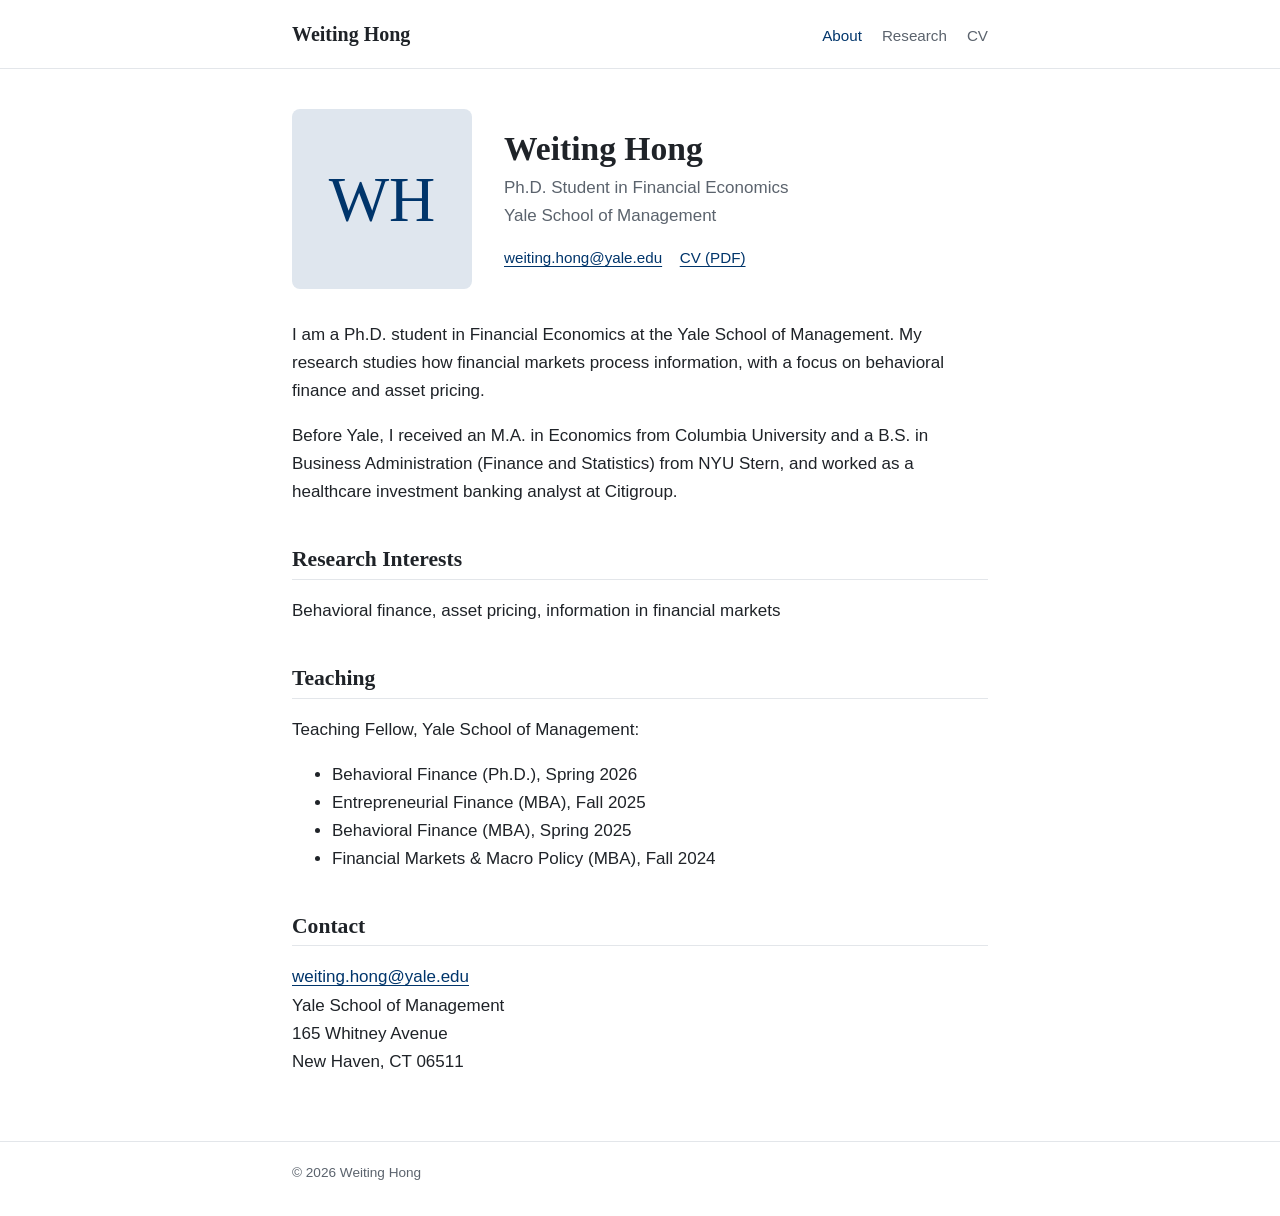
==== index.html @ 4fa27e38 "Fill in site with CV, research, and teaching Replace the starter placeholders with content from the " ====
<!doctype html>
<html lang="en">
<head>
  <meta charset="utf-8">
  <meta name="viewport" content="width=device-width, initial-scale=1">
  <title>Weiting Hong</title>
  <meta name="description" content="Weiting Hong, Ph.D. student in Financial Economics at the Yale School of Management.">
  <link rel="icon" href="assets/img/favicon.svg" type="image/svg+xml">
  <link rel="stylesheet" href="assets/css/style.css">
</head>
<body>

<header class="site-header">
  <div class="wrap">
    <a class="site-title" href="index.html">Weiting Hong</a>
    <nav>
      <a href="index.html" aria-current="page">About</a>
      <a href="research.html">Research</a>
      <a href="files/Hong_CV.pdf">CV</a>
    </nav>
  </div>
</header>

<main class="wrap">

  <section class="intro">
    <!-- Replace with your photo, e.g. assets/img/profile.jpg -->
    <img class="portrait" src="assets/img/profile.svg" alt="Weiting Hong" width="180" height="180">
    <div>
      <h1>Weiting Hong</h1>
      <p class="role">Ph.D. Student in Financial Economics<br>Yale School of Management</p>
      <ul class="links">
        <li><a href="mailto:weiting.hong@yale.edu">weiting.hong@yale.edu</a></li>
        <li><a href="files/Hong_CV.pdf">CV (PDF)</a></li>
        <!--
        More links, once you have them:
        <li><a href="https://scholar.google.com/citations?user=...">Google Scholar</a></li>
        <li><a href="https://papers.ssrn.com/sol3/cf_dev/AbsByAuth.cfm?per_id=...">SSRN</a></li>
        <li><a href="https://github.com/...">GitHub</a></li>
        -->
      </ul>
    </div>
  </section>

  <p>
    I am a Ph.D. student in Financial Economics at the Yale School of
    Management. My research studies how financial markets process
    information, with a focus on behavioral finance and asset pricing.
  </p>
  <p>
    Before Yale, I received an M.A. in Economics from Columbia University and
    a B.S. in Business Administration (Finance and Statistics) from NYU Stern,
    and worked as a healthcare investment banking analyst at Citigroup.
  </p>

  <h2>Research Interests</h2>
  <p>Behavioral finance, asset pricing, information in financial markets</p>

  <h2>Teaching</h2>
  <p>Teaching Fellow, Yale School of Management:</p>
  <ul>
    <li>Behavioral Finance (Ph.D.), Spring 2026</li>
    <li>Entrepreneurial Finance (MBA), Fall 2025</li>
    <li>Behavioral Finance (MBA), Spring 2025</li>
    <li>Financial Markets &amp; Macro Policy (MBA), Fall 2024</li>
  </ul>

  <h2>Contact</h2>
  <p>
    <a href="mailto:weiting.hong@yale.edu">weiting.hong@yale.edu</a><br>
    Yale School of Management<br>
    165 Whitney Avenue<br>
    New Haven, CT 06511
  </p>

</main>

<footer class="site-footer">
  <div class="wrap">&copy; 2026 Weiting Hong</div>
</footer>

</body>
</html>
---- assets/css/style.css ----
/* ------------------------------------------------------------
   Personal academic site — single stylesheet.
   To restyle the whole site, start with the variables below.
   ------------------------------------------------------------ */

:root {
  --accent: #00356b;          /* Yale blue */
  --accent-soft: #e8eef6;
  --text: #1f2328;
  --muted: #5b636d;
  --bg: #ffffff;
  --border: #e3e6ea;

  --font-body: -apple-system, BlinkMacSystemFont, "Segoe UI", Roboto,
               "Helvetica Neue", Arial, sans-serif;
  --font-head: "Iowan Old Style", "Palatino Linotype", Palatino,
               Georgia, "Times New Roman", serif;

  --width: 46rem;
}

@media (prefers-color-scheme: dark) {
  :root {
    --accent: #8cb8ea;
    --accent-soft: #1c2733;
    --text: #e6e8eb;
    --muted: #9aa3ad;
    --bg: #111418;
    --border: #2a3038;
  }
}

*, *::before, *::after { box-sizing: border-box; }

html { -webkit-text-size-adjust: 100%; }

body {
  margin: 0;
  font-family: var(--font-body);
  font-size: 1.0625rem;
  line-height: 1.65;
  color: var(--text);
  background: var(--bg);
}

.wrap {
  max-width: var(--width);
  margin: 0 auto;
  padding: 0 1.25rem;
}

a { color: var(--accent); text-underline-offset: 0.18em; }
a:hover { text-decoration-thickness: 2px; }

h1, h2, h3 {
  font-family: var(--font-head);
  font-weight: 600;
  line-height: 1.25;
}
h1 { font-size: 2.1rem; margin: 0 0 0.25rem; }
h2 {
  font-size: 1.35rem;
  margin: 2.5rem 0 1rem;
  padding-bottom: 0.35rem;
  border-bottom: 1px solid var(--border);
}
h3 { font-size: 1.1rem; margin: 0 0 0.2rem; }

/* ---------- Header / nav ---------- */

.site-header {
  border-bottom: 1px solid var(--border);
}
.site-header .wrap {
  display: flex;
  flex-wrap: wrap;
  align-items: baseline;
  justify-content: space-between;
  gap: 0.5rem 1.5rem;
  padding-top: 1.1rem;
  padding-bottom: 1.1rem;
}
.site-title {
  font-family: var(--font-head);
  font-size: 1.25rem;
  font-weight: 600;
  color: var(--text);
  text-decoration: none;
}
.site-header nav {
  display: flex;
  flex-wrap: wrap;
  gap: 0.25rem 1.25rem;
  font-size: 0.95rem;
}
.site-header nav a {
  color: var(--muted);
  text-decoration: none;
}
.site-header nav a:hover,
.site-header nav a[aria-current="page"] {
  color: var(--accent);
}

main.wrap { padding-top: 2.5rem; padding-bottom: 3rem; }

/* ---------- Home page intro ---------- */

.intro {
  display: flex;
  gap: 2rem;
  align-items: center;
  margin-bottom: 2rem;
}
.portrait {
  flex: none;
  width: 180px;
  height: 180px;
  object-fit: cover;
  border-radius: 8px;
}
.role { margin: 0 0 0.9rem; color: var(--muted); }

.links {
  display: flex;
  flex-wrap: wrap;
  gap: 0.4rem 1.1rem;
  margin: 0;
  padding: 0;
  list-style: none;
  font-size: 0.95rem;
}

@media (max-width: 560px) {
  .intro { flex-direction: column; align-items: flex-start; gap: 1.25rem; }
  .portrait { width: 140px; height: 140px; }
  h1 { font-size: 1.8rem; }
}

/* ---------- Papers / projects ---------- */

.entry { margin: 0 0 1.75rem; }
.entry .meta { margin: 0; color: var(--muted); font-size: 0.95rem; }
.entry .status { font-style: italic; }
.entry .conf { margin: 0.15rem 0 0; color: var(--muted); font-size: 0.85rem; }

.entry-links {
  display: flex;
  flex-wrap: wrap;
  gap: 0.35rem 0.5rem;
  margin: 0.45rem 0 0;
  padding: 0;
  list-style: none;
  font-size: 0.85rem;
}
.entry-links a,
.entry summary {
  display: inline-block;
  padding: 0.05rem 0.55rem;
  border: 1px solid var(--border);
  border-radius: 4px;
  color: var(--accent);
  text-decoration: none;
}
.entry-links a:hover,
.entry summary:hover { background: var(--accent-soft); }

.entry details { margin-top: 0.45rem; font-size: 0.85rem; }
.entry summary {
  cursor: pointer;
  list-style: none;
  user-select: none;
}
.entry summary::-webkit-details-marker { display: none; }
.entry summary::before { content: "+ "; }
.entry details[open] summary::before { content: "\2212  "; }
.entry details p {
  margin: 0.6rem 0 0;
  font-size: 0.95rem;
  color: var(--text);
}

/* ---------- Footer ---------- */

.site-footer {
  border-top: 1px solid var(--border);
  color: var(--muted);
  font-size: 0.85rem;
}
.site-footer .wrap { padding-top: 1.25rem; padding-bottom: 2rem; }
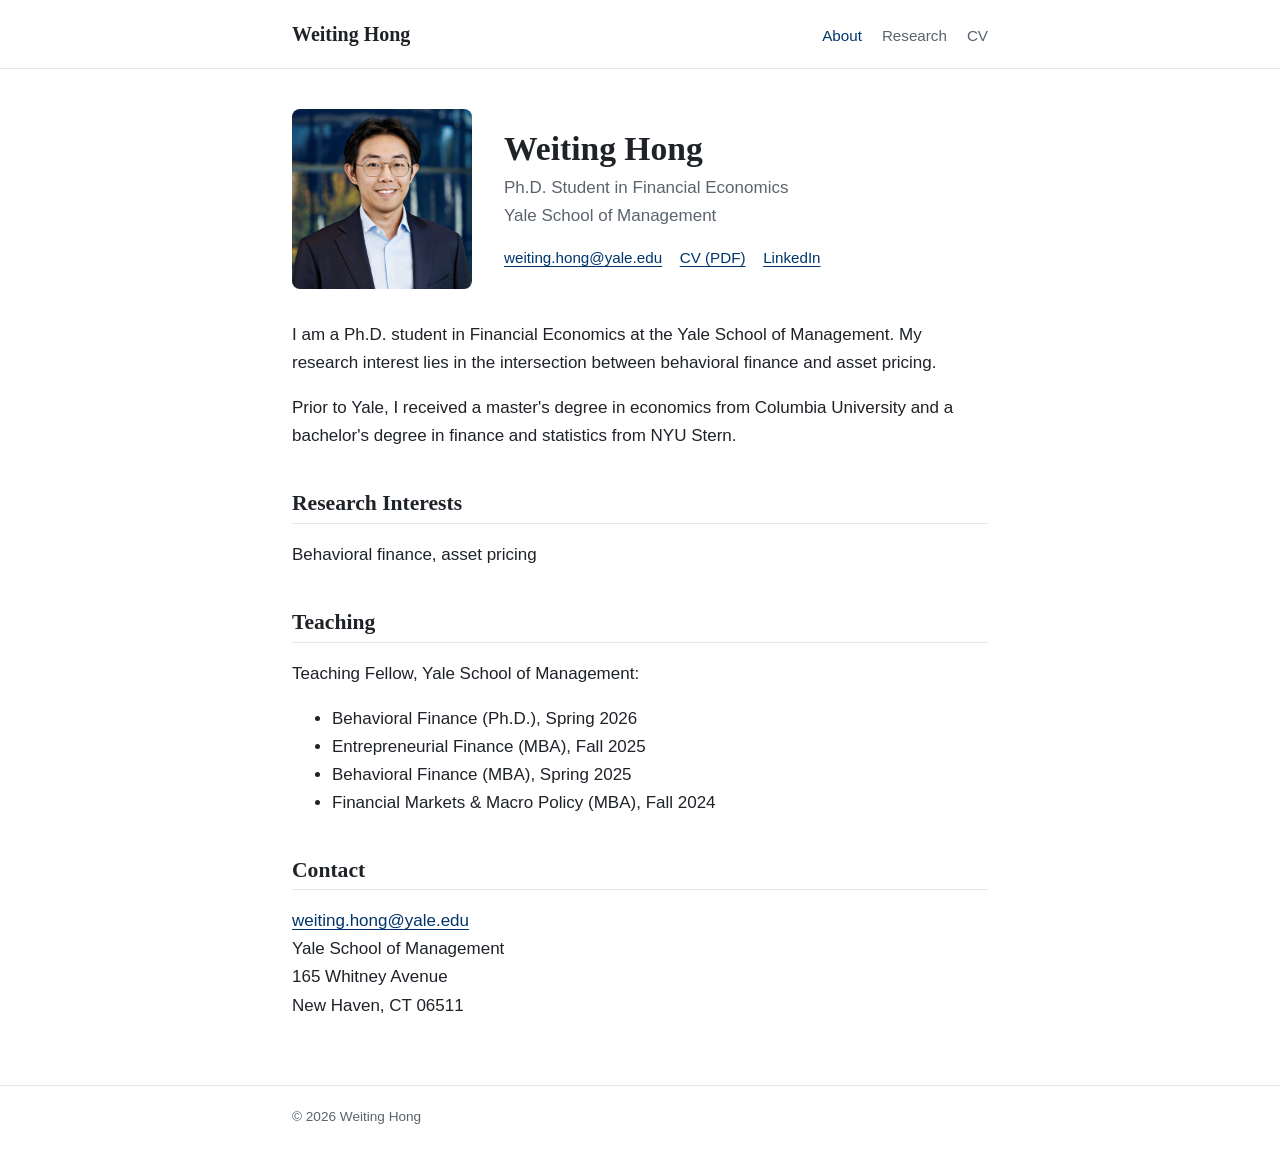
==== commit 36195c8c: "Add headshot, LinkedIn, and bio wording from the Google Site - Replace the placeholder portrait with" ====
--- a/index.html
+++ b/index.html
@@ -24,14 +24,14 @@
 <main class="wrap">
 
   <section class="intro">
-    <!-- Replace with your photo, e.g. assets/img/profile.jpg -->
-    <img class="portrait" src="assets/img/profile.svg" alt="Weiting Hong" width="180" height="180">
+    <img class="portrait" src="assets/img/profile.jpg" alt="Weiting Hong" width="180" height="180">
     <div>
       <h1>Weiting Hong</h1>
       <p class="role">Ph.D. Student in Financial Economics<br>Yale School of Management</p>
       <ul class="links">
         <li><a href="mailto:weiting.hong@yale.edu">weiting.hong@yale.edu</a></li>
         <li><a href="files/Hong_CV.pdf">CV (PDF)</a></li>
+        <li><a href="https://www.linkedin.com/in/weitinghong/">LinkedIn</a></li>
         <!--
         More links, once you have them:
         <li><a href="https://scholar.google.com/citations?user=...">Google Scholar</a></li>
@@ -44,17 +44,17 @@
 
   <p>
     I am a Ph.D. student in Financial Economics at the Yale School of
-    Management. My research studies how financial markets process
-    information, with a focus on behavioral finance and asset pricing.
+    Management. My research interest lies in the intersection between
+    behavioral finance and asset pricing.
   </p>
   <p>
-    Before Yale, I received an M.A. in Economics from Columbia University and
-    a B.S. in Business Administration (Finance and Statistics) from NYU Stern,
-    and worked as a healthcare investment banking analyst at Citigroup.
+    Prior to Yale, I received a master's degree in economics from Columbia
+    University and a bachelor's degree in finance and statistics from
+    NYU Stern.
   </p>
 
   <h2>Research Interests</h2>
-  <p>Behavioral finance, asset pricing, information in financial markets</p>
+  <p>Behavioral finance, asset pricing</p>
 
   <h2>Teaching</h2>
   <p>Teaching Fellow, Yale School of Management:</p>
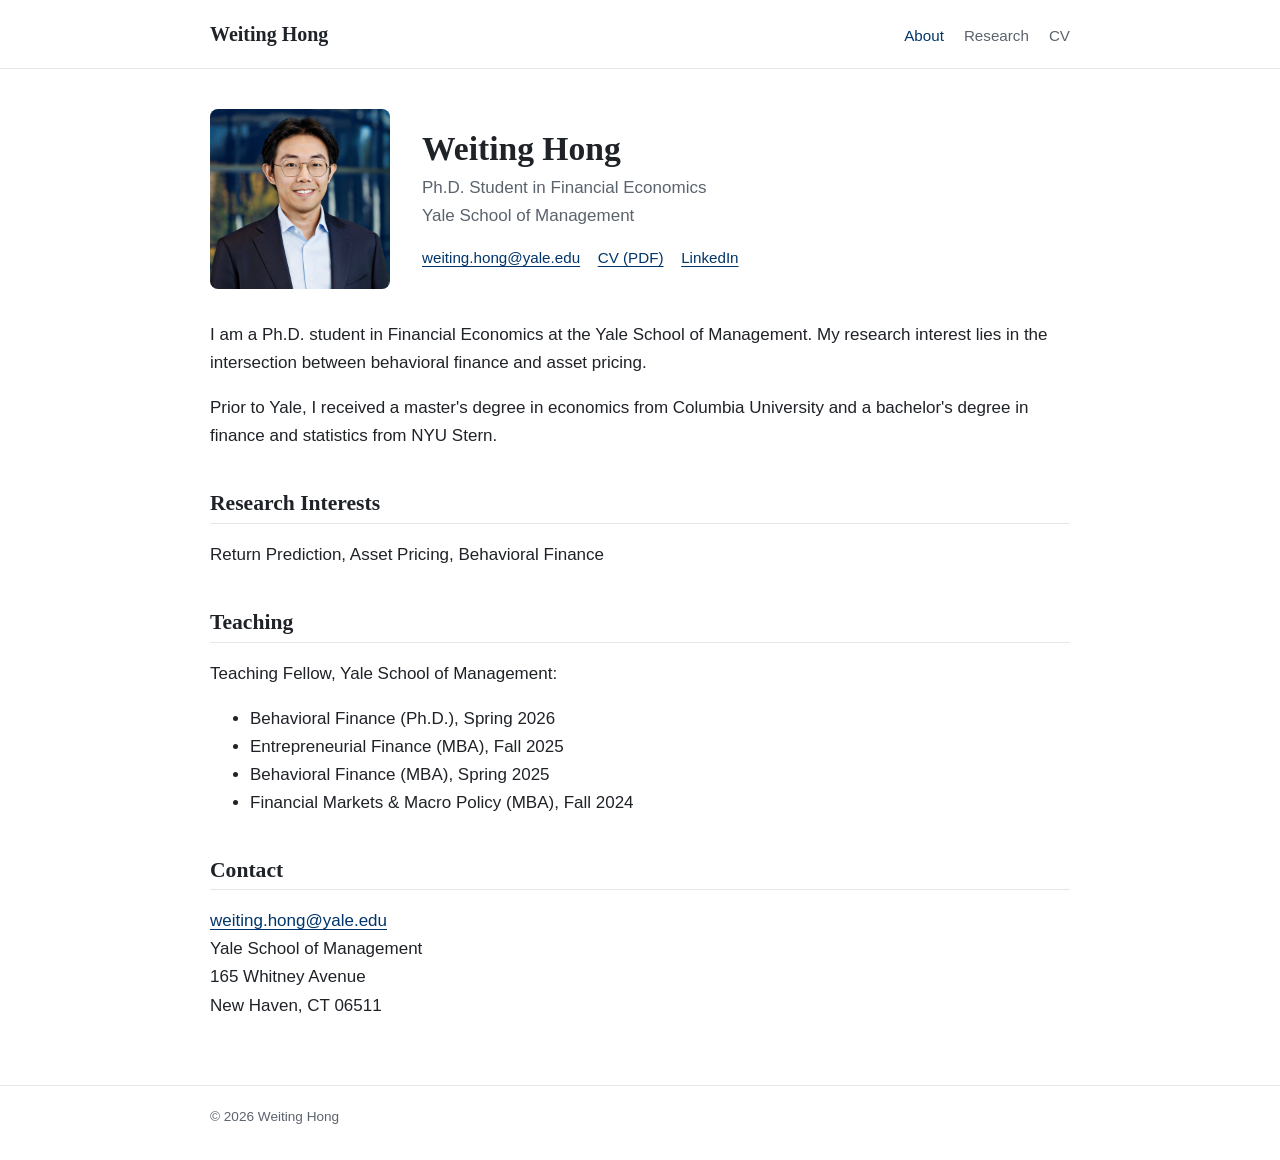
==== commit 3506564b: "Update research interests on the site and CV Research interests are now Return Prediction, Asset Pri" ====
--- a/index.html
+++ b/index.html
@@ -54,7 +54,7 @@
   </p>
 
   <h2>Research Interests</h2>
-  <p>Behavioral finance, asset pricing</p>
+  <p>Return Prediction, Asset Pricing, Behavioral Finance</p>
 
   <h2>Teaching</h2>
   <p>Teaching Fellow, Yale School of Management:</p>
--- a/assets/css/style.css
+++ b/assets/css/style.css
@@ -16,7 +16,7 @@
   --font-head: "Iowan Old Style", "Palatino Linotype", Palatino,
                Georgia, "Times New Roman", serif;
 
-  --width: 46rem;
+  --width: 56.25rem;          /* 900px */
 }
 
 @media (prefers-color-scheme: dark) {
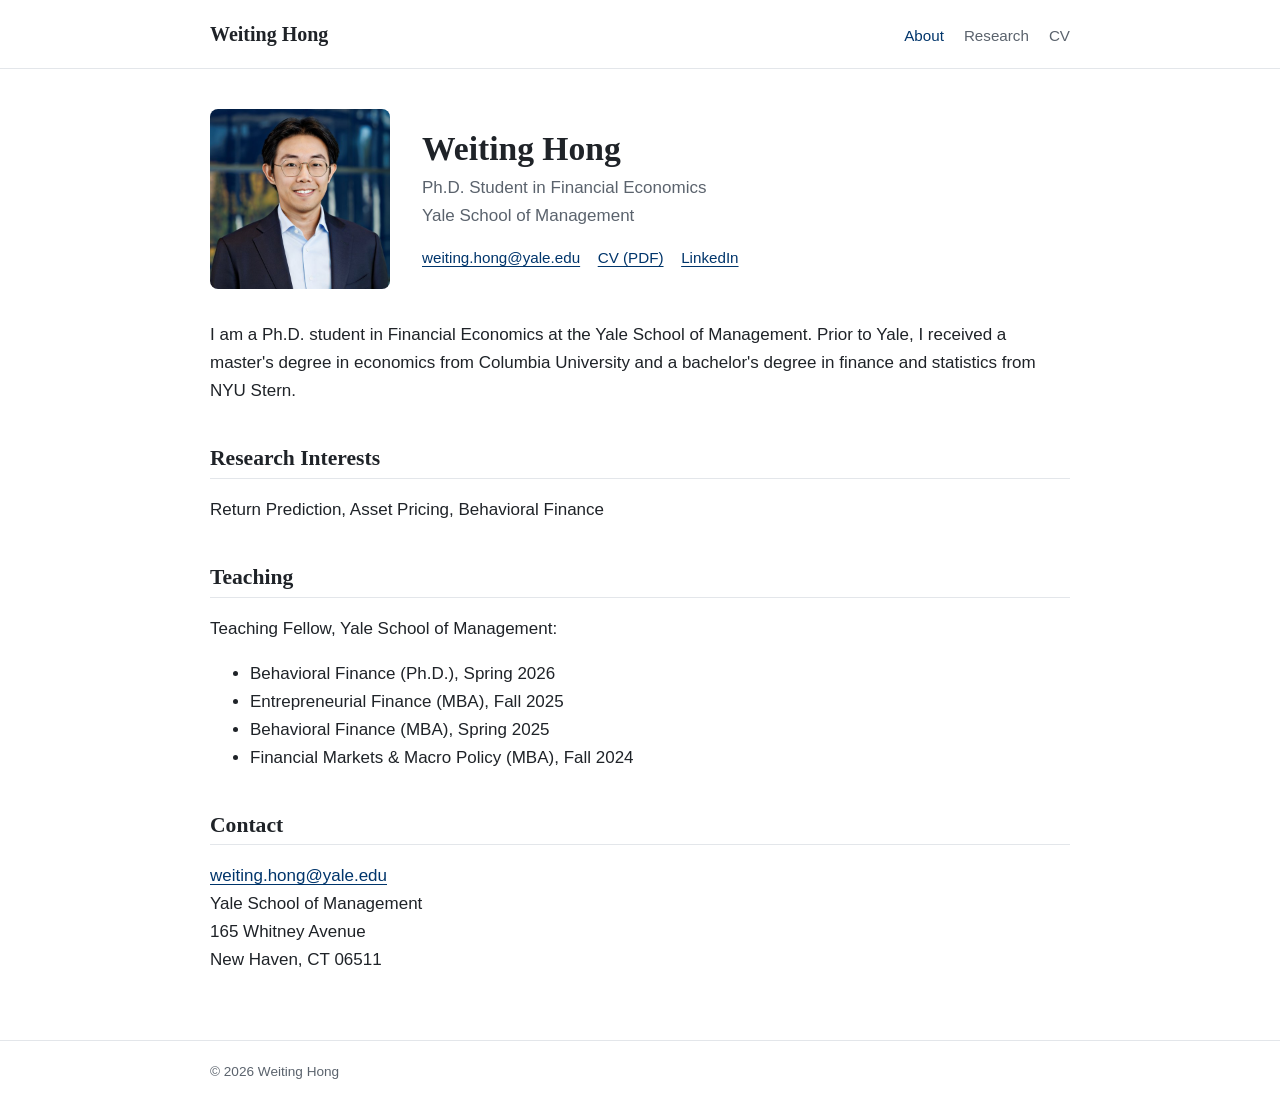
==== commit cda51443: "Shorten the bio to one paragraph Drop the research-interest sentence, now covered by the Research In" ====
--- a/index.html
+++ b/index.html
@@ -44,13 +44,9 @@
 
   <p>
     I am a Ph.D. student in Financial Economics at the Yale School of
-    Management. My research interest lies in the intersection between
-    behavioral finance and asset pricing.
-  </p>
-  <p>
-    Prior to Yale, I received a master's degree in economics from Columbia
-    University and a bachelor's degree in finance and statistics from
-    NYU Stern.
+    Management. Prior to Yale, I received a master's degree in economics
+    from Columbia University and a bachelor's degree in finance and
+    statistics from NYU Stern.
   </p>
 
   <h2>Research Interests</h2>
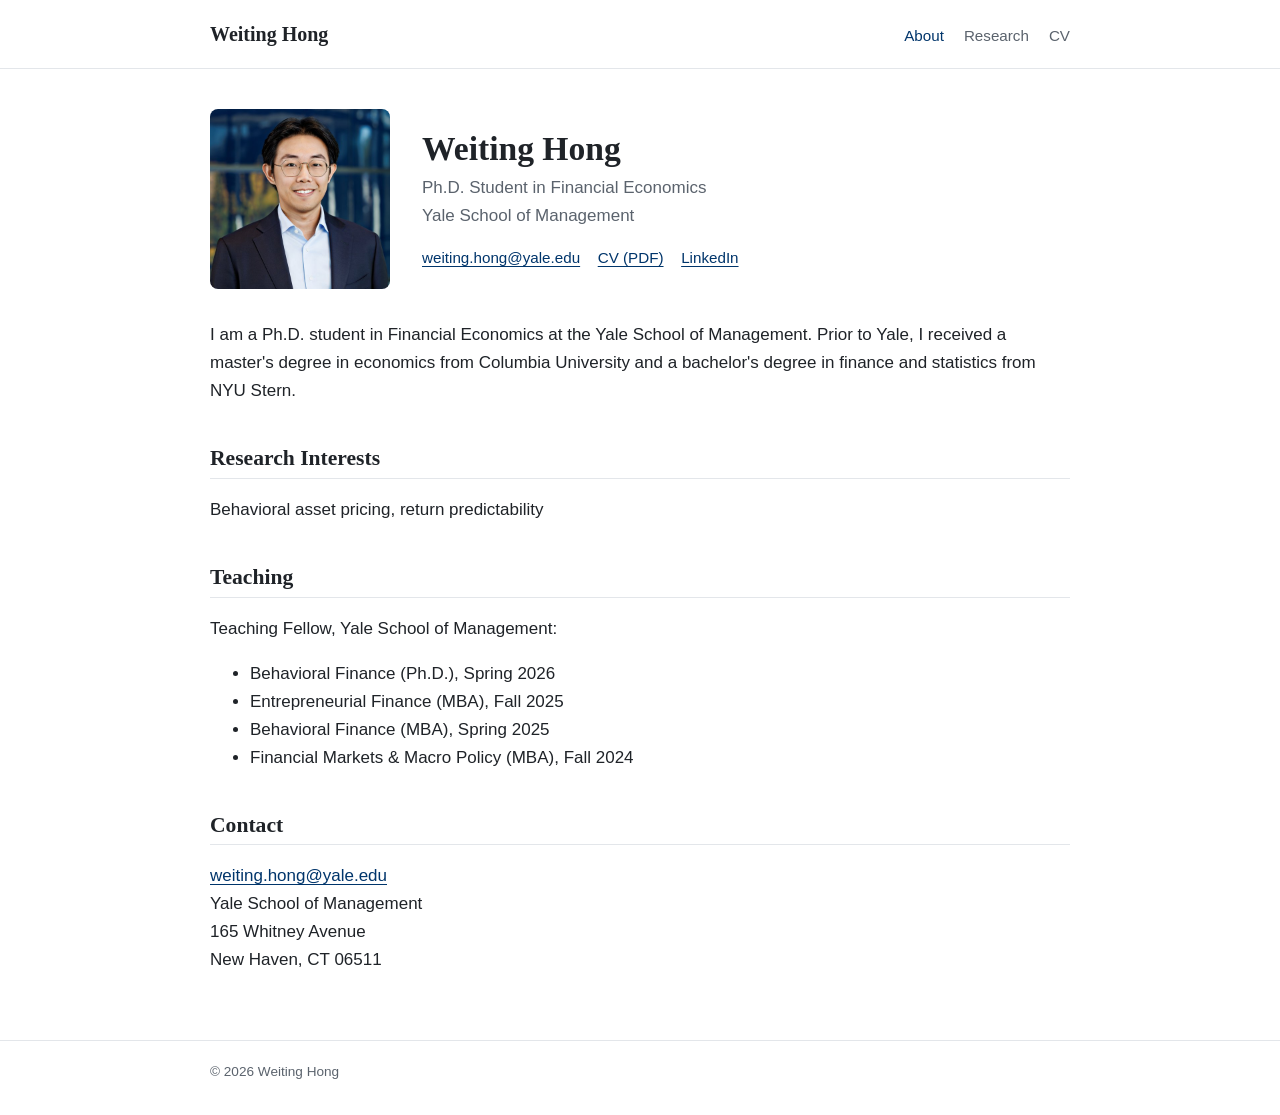
==== commit 9c8e1cca: "Update research interests on the site and CV Research interests are now "Behavioral asset pricing, r" ====
--- a/index.html
+++ b/index.html
@@ -50,7 +50,7 @@
   </p>
 
   <h2>Research Interests</h2>
-  <p>Return Prediction, Asset Pricing, Behavioral Finance</p>
+  <p>Behavioral asset pricing, return predictability</p>
 
   <h2>Teaching</h2>
   <p>Teaching Fellow, Yale School of Management:</p>
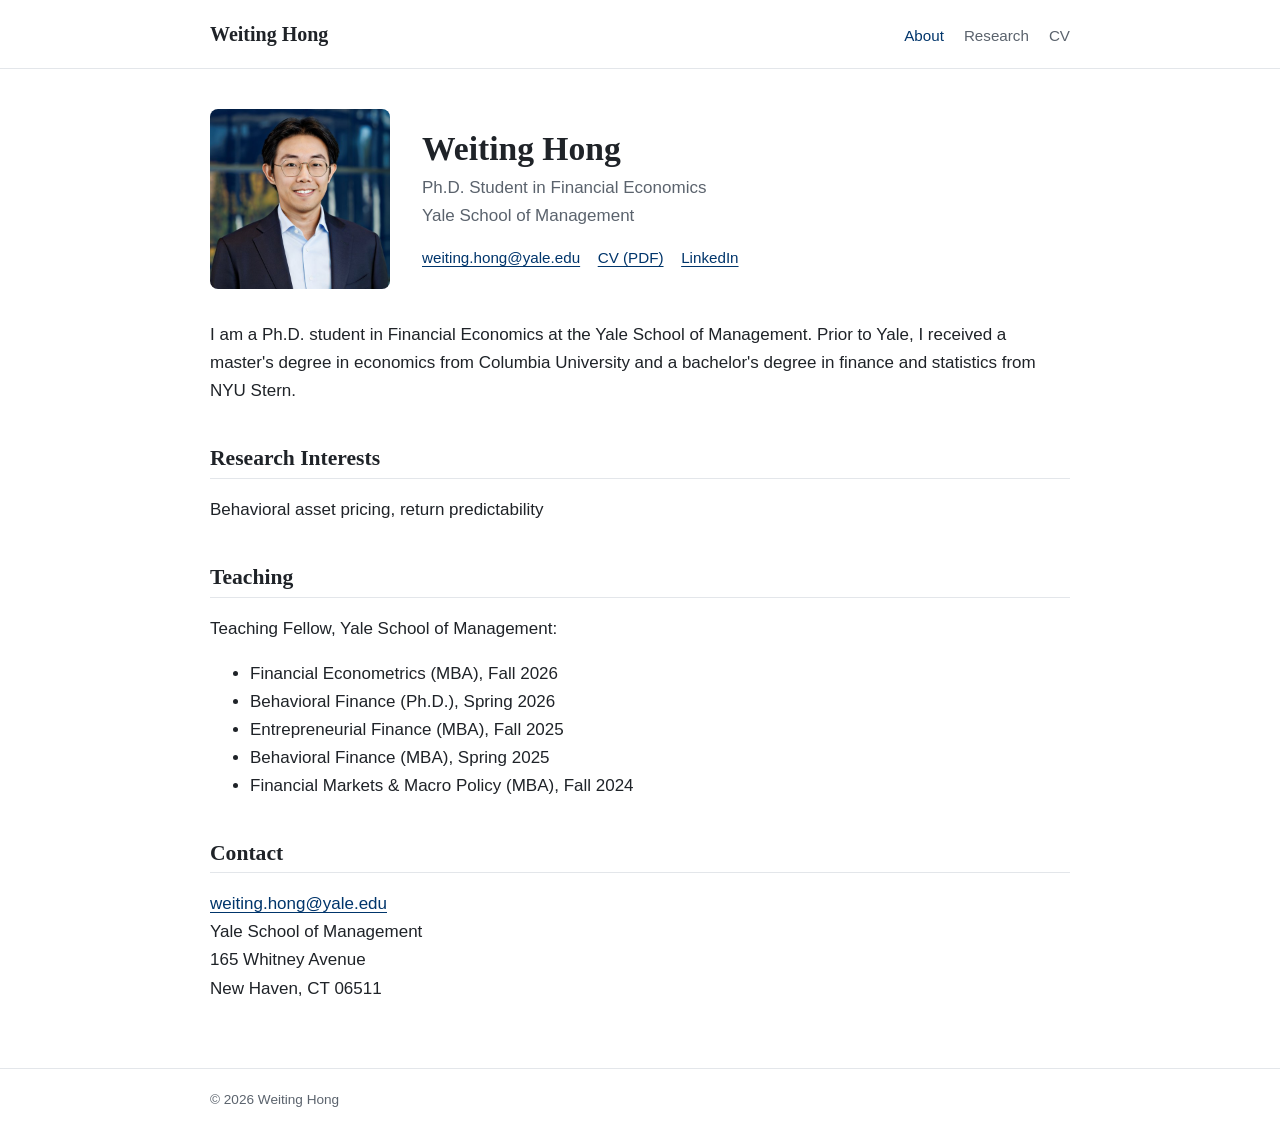
==== commit dfc6078d: "Add Financial Econometrics (Fall 2026) to teaching Matches the updated CV, which also lists the new " ====
--- a/index.html
+++ b/index.html
@@ -55,6 +55,7 @@
   <h2>Teaching</h2>
   <p>Teaching Fellow, Yale School of Management:</p>
   <ul>
+    <li>Financial Econometrics (MBA), Fall 2026</li>
     <li>Behavioral Finance (Ph.D.), Spring 2026</li>
     <li>Entrepreneurial Finance (MBA), Fall 2025</li>
     <li>Behavioral Finance (MBA), Spring 2025</li>
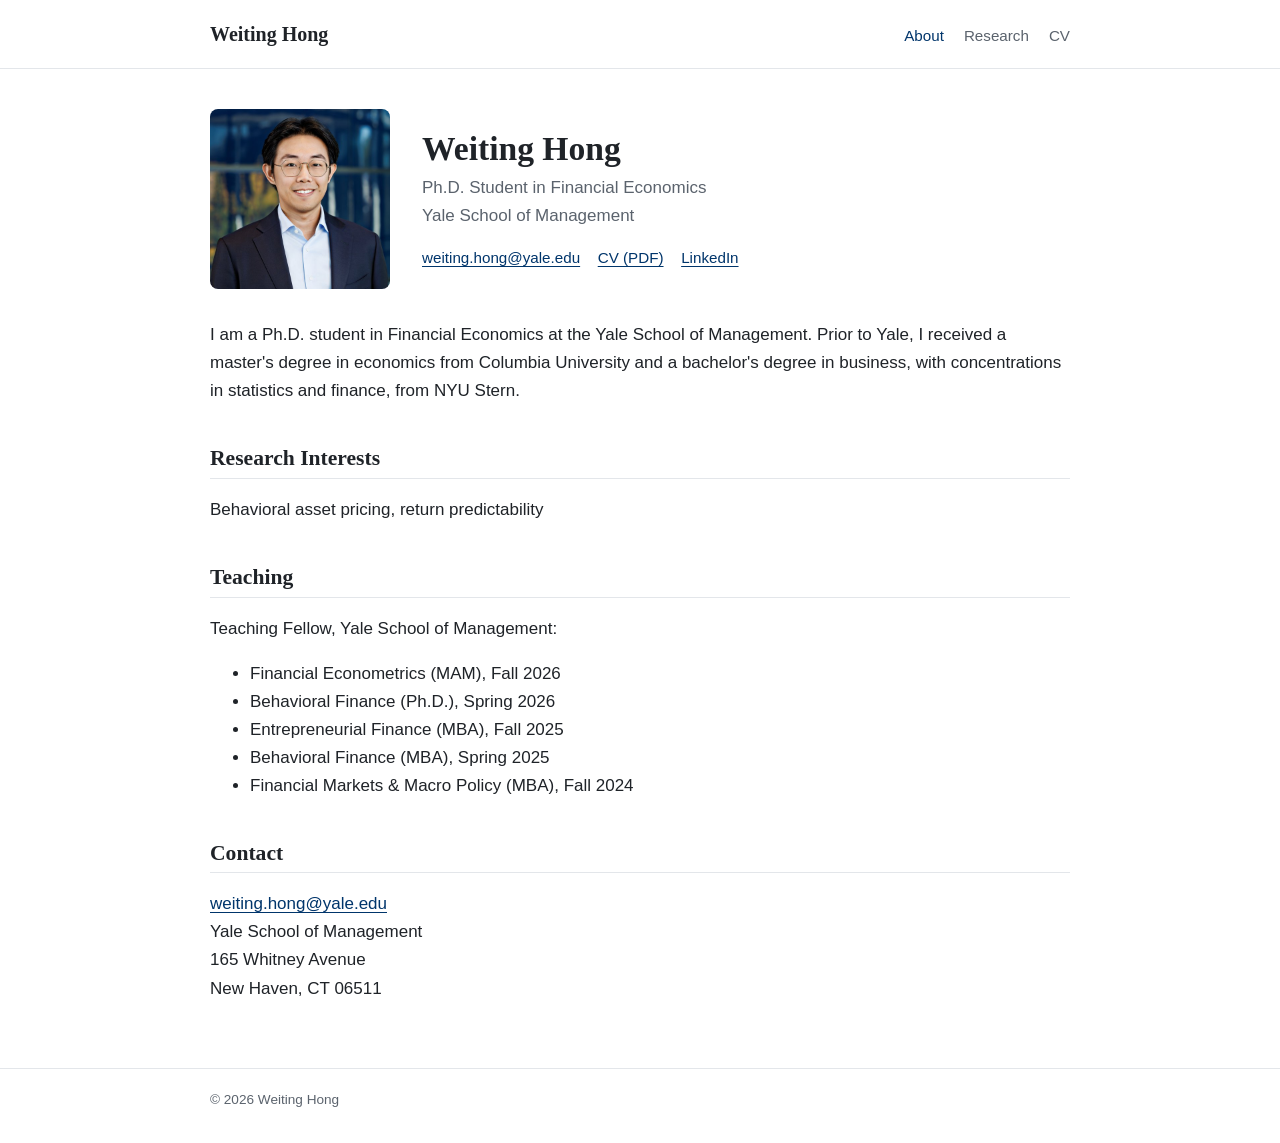
==== commit f009c150: "Match the site to the updated CV Financial Econometrics is now listed as MAM, and the bio describes " ====
--- a/index.html
+++ b/index.html
@@ -45,8 +45,8 @@
   <p>
     I am a Ph.D. student in Financial Economics at the Yale School of
     Management. Prior to Yale, I received a master's degree in economics
-    from Columbia University and a bachelor's degree in finance and
-    statistics from NYU Stern.
+    from Columbia University and a bachelor's degree in business, with
+    concentrations in statistics and finance, from NYU Stern.
   </p>
 
   <h2>Research Interests</h2>
@@ -55,7 +55,7 @@
   <h2>Teaching</h2>
   <p>Teaching Fellow, Yale School of Management:</p>
   <ul>
-    <li>Financial Econometrics (MBA), Fall 2026</li>
+    <li>Financial Econometrics (MAM), Fall 2026</li>
     <li>Behavioral Finance (Ph.D.), Spring 2026</li>
     <li>Entrepreneurial Finance (MBA), Fall 2025</li>
     <li>Behavioral Finance (MBA), Spring 2025</li>
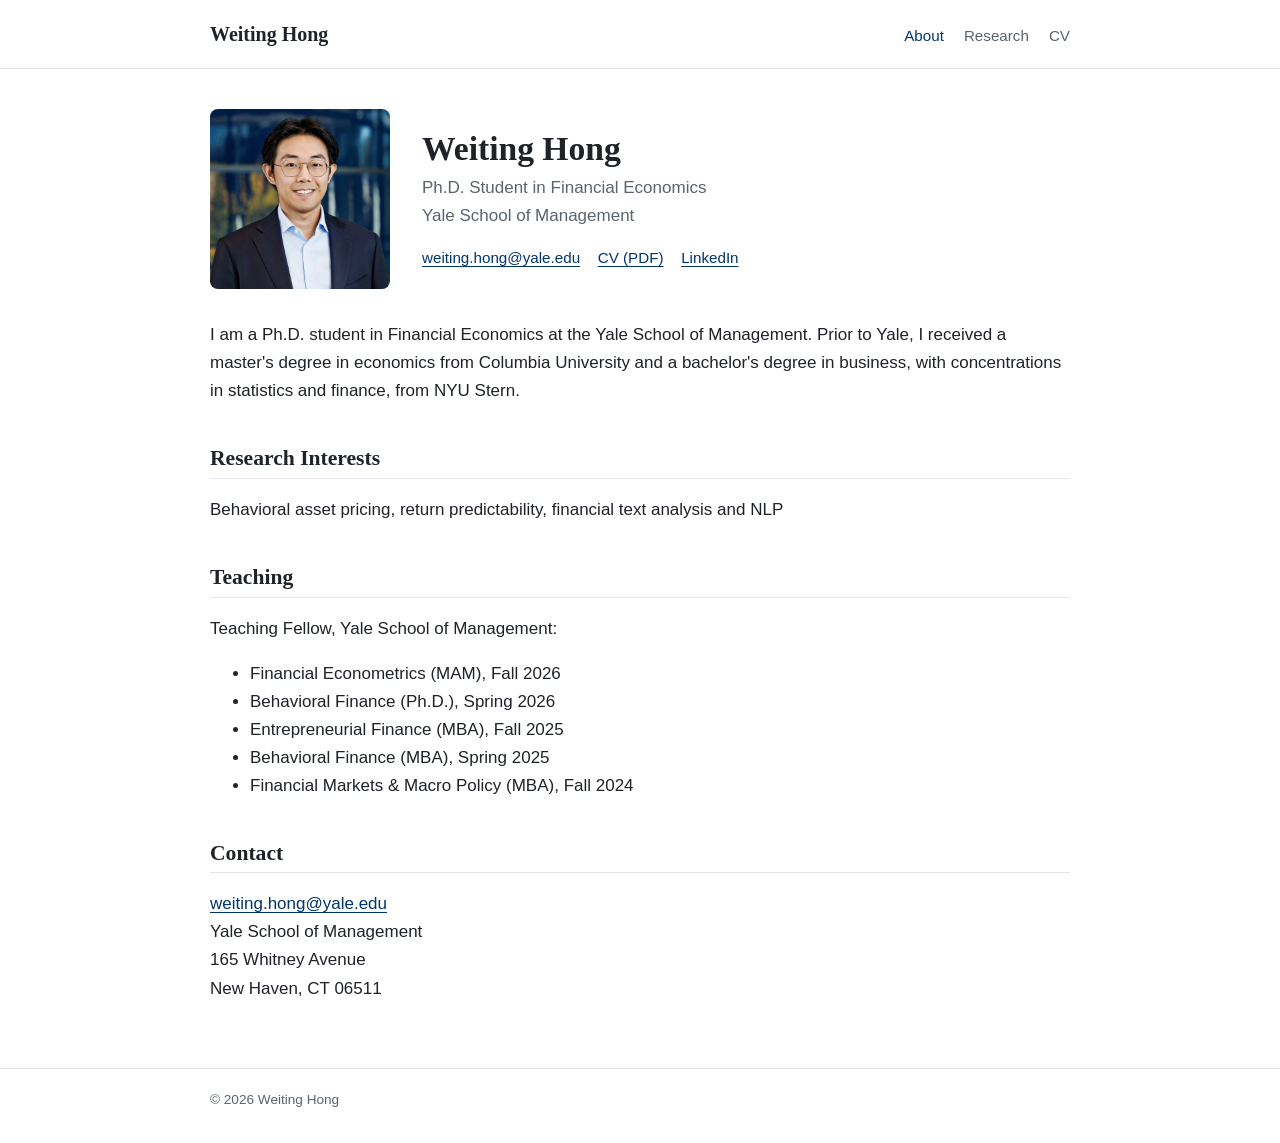
==== commit f6b52597: "Match the site to the updated CV - Research interests add financial text analysis and NLP - Each wor" ====
--- a/index.html
+++ b/index.html
@@ -50,7 +50,7 @@
   </p>
 
   <h2>Research Interests</h2>
-  <p>Behavioral asset pricing, return predictability</p>
+  <p>Behavioral asset pricing, return predictability, financial text analysis and NLP</p>
 
   <h2>Teaching</h2>
   <p>Teaching Fellow, Yale School of Management:</p>
--- a/assets/css/style.css
+++ b/assets/css/style.css
@@ -142,7 +142,8 @@
 .entry { margin: 0 0 1.75rem; }
 .entry .meta { margin: 0; color: var(--muted); font-size: 0.95rem; }
 .entry .status { font-style: italic; }
-.entry .conf { margin: 0.15rem 0 0; color: var(--muted); font-size: 0.85rem; }
+.entry .conf,
+.entry .methods { margin: 0.15rem 0 0; color: var(--muted); font-size: 0.85rem; }
 
 .entry-links {
   display: flex;
